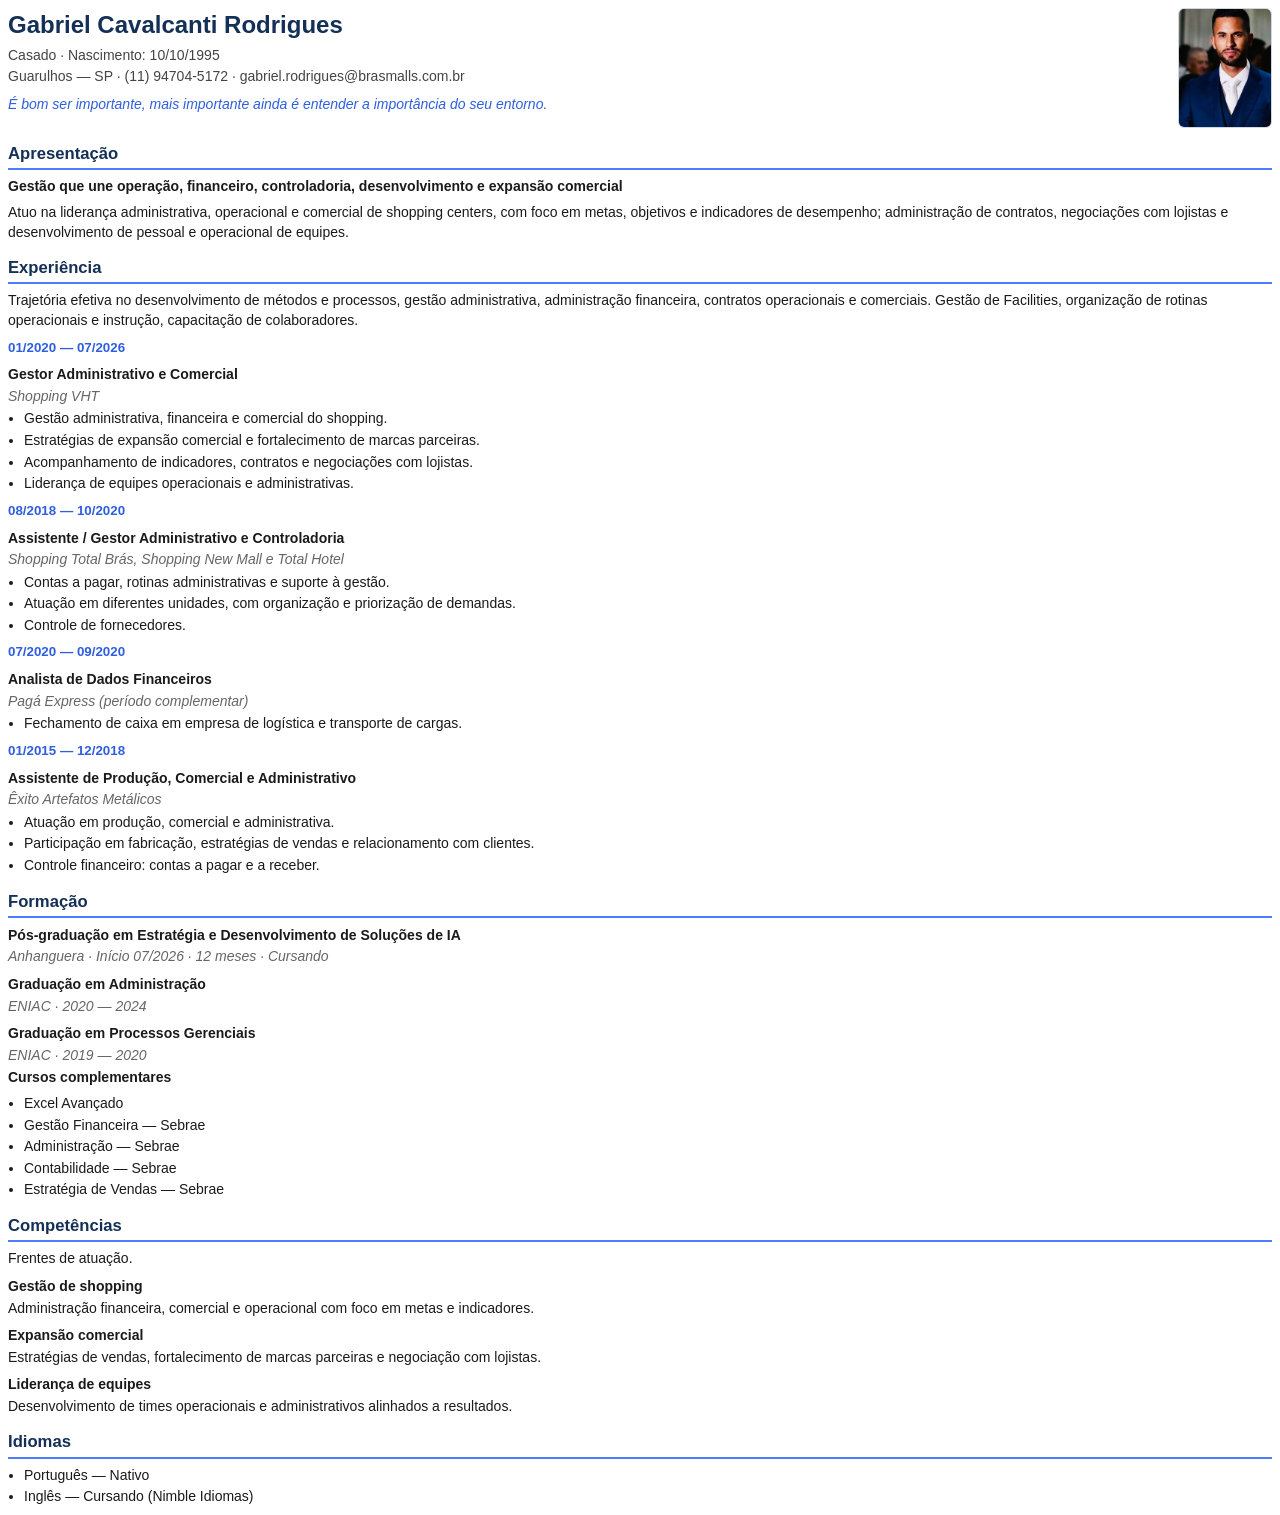
==== curriculo-print.html @ 41ef066d "Add profile photo to the downloadable CV PDF. Co-authored-by: Cursor <cursoragent@cursor.com>" ====
﻿<!DOCTYPE html>
<html lang="pt-BR">
<head>
<meta charset="UTF-8" />
<title>Currículo | Gabriel Cavalcanti Rodrigues</title>
<style>
  @page { size: A4; margin: 14mm; }
  body { font-family: Arial, Helvetica, sans-serif; color: #1a1a1a; font-size: 10.5pt; line-height: 1.4; }
  h1 { font-size: 18pt; margin: 0 0 4px; color: #143056; }
  h2 { font-size: 12.5pt; color: #143056; border-bottom: 2px solid #4d7cff; padding-bottom: 3px; margin: 14px 0 7px; }
  h3 { font-size: 10.5pt; margin: 8px 0 2px; }
  .meta { color: #444; margin: 0 0 2px; }
  .tagline { font-style: italic; color: #2f5fe0; margin: 8px 0 10px; }
  .period { color: #2f5fe0; font-weight: 700; font-size: 10pt; margin: 8px 0 0; }
  .company { color: #666; font-style: italic; margin: 0 0 3px; }
  ul { margin: 3px 0 8px 16px; padding: 0; }
  li { margin-bottom: 2px; }
  p { margin: 0 0 6px; }
  .header { display: flex; gap: 16px; align-items: flex-start; margin-bottom: 6px; }
  .header__text { flex: 1; }
  .header__photo {
    width: 92px; height: 118px; object-fit: cover; object-position: center 12%;
    border-radius: 6px; border: 1px solid #d0d7e2;
  }
</style>
</head>
<body>
  <div class="header">
    <div class="header__text">
      <h1>Gabriel Cavalcanti Rodrigues</h1>
      <p class="meta">Casado · Nascimento: 10/10/1995</p>
      <p class="meta">Guarulhos — SP · (11) 94704-5172 · gabriel.rodrigues@brasmalls.com.br</p>
      <p class="tagline">É bom ser importante, mais importante ainda é entender a importância do seu entorno.</p>
    </div>
    <img class="header__photo" src="[data-uri]" alt="Gabriel Cavalcanti Rodrigues" />
  </div>

  <h2>Apresentação</h2>
  <p><strong>Gestão que une operação, financeiro, controladoria, desenvolvimento e expansão comercial</strong></p>
  <p>Atuo na liderança administrativa, operacional e comercial de shopping centers, com foco em metas, objetivos e indicadores de desempenho; administração de contratos, negociações com lojistas e desenvolvimento de pessoal e operacional de equipes.</p>

  <h2>Experiência</h2>
  <p>Trajetória efetiva no desenvolvimento de métodos e processos, gestão administrativa, administração financeira, contratos operacionais e comerciais. Gestão de Facilities, organização de rotinas operacionais e instrução, capacitação de colaboradores.</p>

  <p class="period">01/2020 — 07/2026</p>
  <h3>Gestor Administrativo e Comercial</h3>
  <p class="company">Shopping VHT</p>
  <ul>
    <li>Gestão administrativa, financeira e comercial do shopping.</li>
    <li>Estratégias de expansão comercial e fortalecimento de marcas parceiras.</li>
    <li>Acompanhamento de indicadores, contratos e negociações com lojistas.</li>
    <li>Liderança de equipes operacionais e administrativas.</li>
  </ul>

  <p class="period">08/2018 — 10/2020</p>
  <h3>Assistente / Gestor Administrativo e Controladoria</h3>
  <p class="company">Shopping Total Brás, Shopping New Mall e Total Hotel</p>
  <ul>
    <li>Contas a pagar, rotinas administrativas e suporte à gestão.</li>
    <li>Atuação em diferentes unidades, com organização e priorização de demandas.</li>
    <li>Controle de fornecedores.</li>
  </ul>

  <p class="period">07/2020 — 09/2020</p>
  <h3>Analista de Dados Financeiros</h3>
  <p class="company">Pagá Express (período complementar)</p>
  <ul>
    <li>Fechamento de caixa em empresa de logística e transporte de cargas.</li>
  </ul>

  <p class="period">01/2015 — 12/2018</p>
  <h3>Assistente de Produção, Comercial e Administrativo</h3>
  <p class="company">Êxito Artefatos Metálicos</p>
  <ul>
    <li>Atuação em produção, comercial e administrativa.</li>
    <li>Participação em fabricação, estratégias de vendas e relacionamento com clientes.</li>
    <li>Controle financeiro: contas a pagar e a receber.</li>
  </ul>

  <h2>Formação</h2>
  <h3>Pós-graduação em Estratégia e Desenvolvimento de Soluções de IA</h3>
  <p class="company">Anhanguera · Início 07/2026 · 12 meses · Cursando</p>
  <h3>Graduação em Administração</h3>
  <p class="company">ENIAC · 2020 — 2024</p>
  <h3>Graduação em Processos Gerenciais</h3>
  <p class="company">ENIAC · 2019 — 2020</p>
  <p><strong>Cursos complementares</strong></p>
  <ul>
    <li>Excel Avançado</li>
    <li>Gestão Financeira — Sebrae</li>
    <li>Administração — Sebrae</li>
    <li>Contabilidade — Sebrae</li>
    <li>Estratégia de Vendas — Sebrae</li>
  </ul>

  <h2>Competências</h2>
  <p>Frentes de atuação.</p>
  <h3>Gestão de shopping</h3>
  <p>Administração financeira, comercial e operacional com foco em metas e indicadores.</p>
  <h3>Expansão comercial</h3>
  <p>Estratégias de vendas, fortalecimento de marcas parceiras e negociação com lojistas.</p>
  <h3>Liderança de equipes</h3>
  <p>Desenvolvimento de times operacionais e administrativos alinhados a resultados.</p>

  <h2>Idiomas</h2>
  <ul>
    <li>Português — Nativo</li>
    <li>Inglês — Cursando (Nimble Idiomas)</li>
  </ul>
</body>
</html>
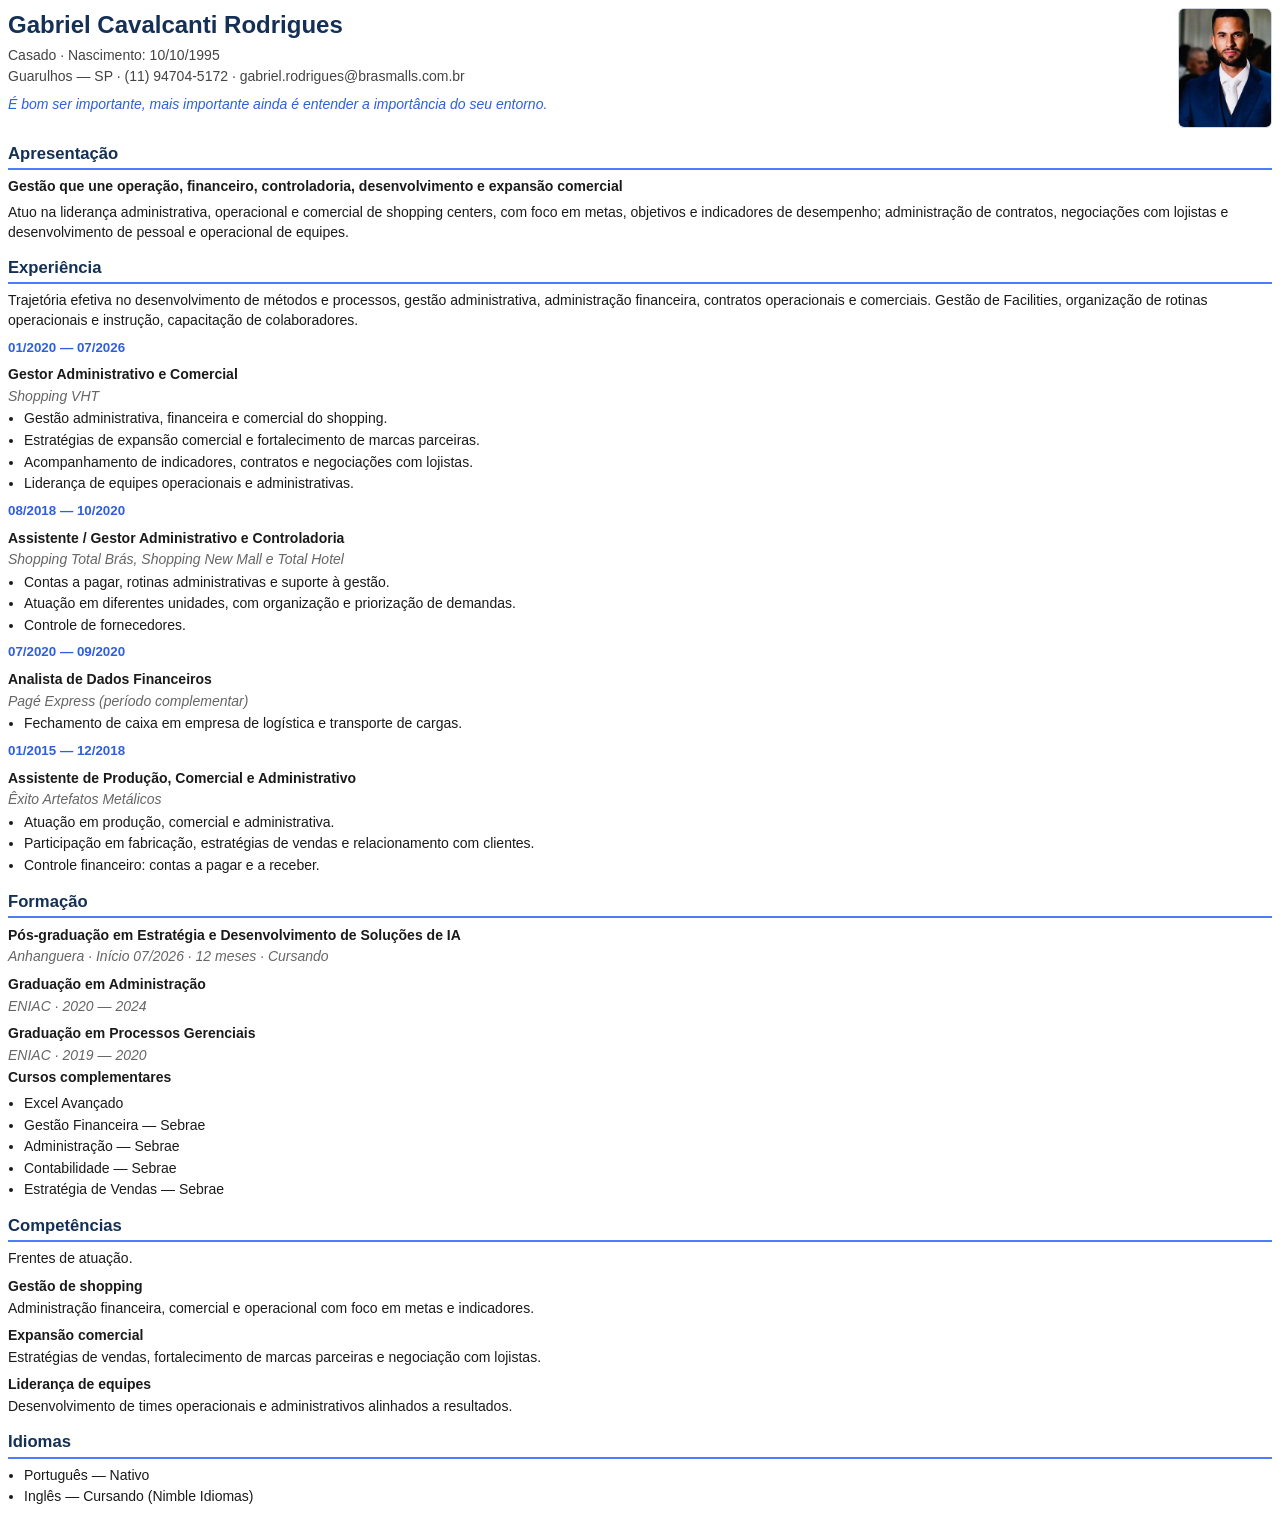
==== commit 7292c9e3: "Fix company name spelling to Pagé Express. Co-authored-by: Cursor <cursoragent@cursor.com>" ====
--- a/curriculo-print.html
+++ b/curriculo-print.html
@@ -63,7 +63,7 @@
 
   <p class="period">07/2020 — 09/2020</p>
   <h3>Analista de Dados Financeiros</h3>
-  <p class="company">Pagá Express (período complementar)</p>
+  <p class="company">Pagé Express (período complementar)</p>
   <ul>
     <li>Fechamento de caixa em empresa de logística e transporte de cargas.</li>
   </ul>
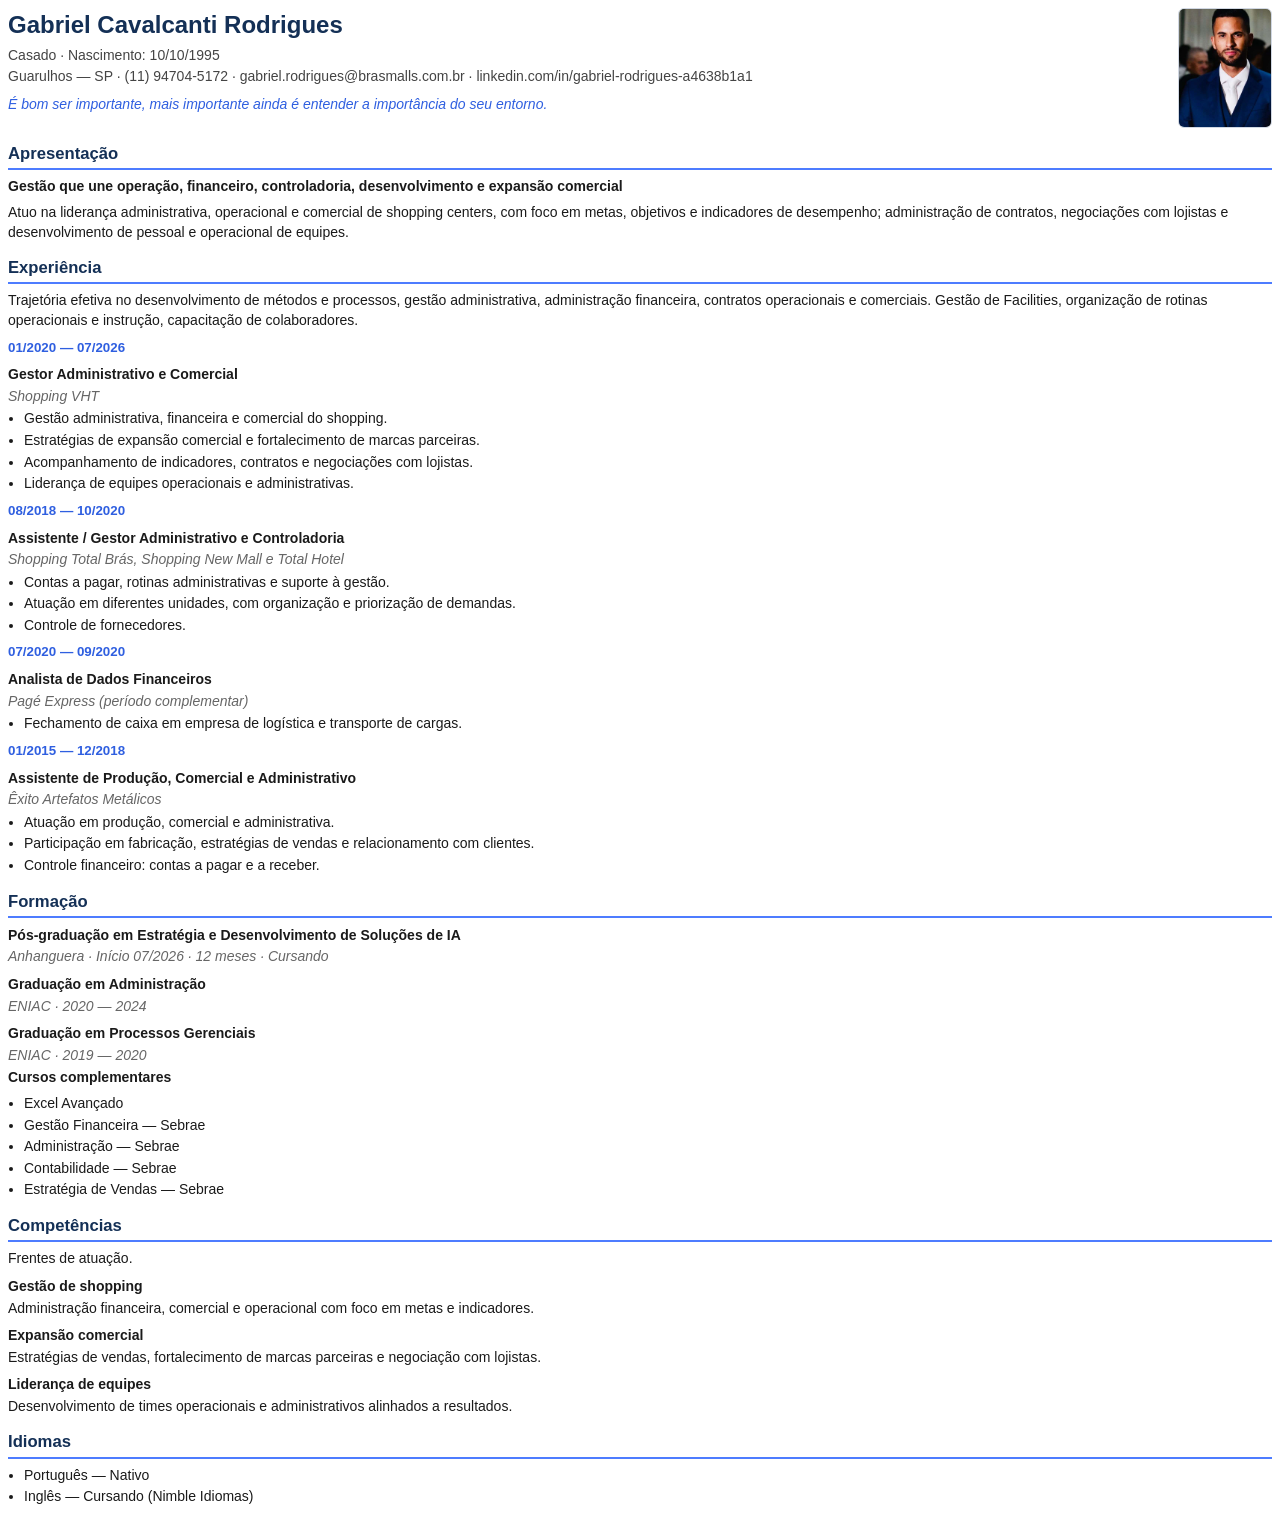
==== commit bc590bed: "Add LinkedIn profile link to site and PDF. Co-authored-by: Cursor <cursoragent@cursor.com>" ====
--- a/curriculo-print.html
+++ b/curriculo-print.html
@@ -29,7 +29,7 @@
     <div class="header__text">
       <h1>Gabriel Cavalcanti Rodrigues</h1>
       <p class="meta">Casado · Nascimento: 10/10/1995</p>
-      <p class="meta">Guarulhos — SP · (11) 94704-5172 · gabriel.rodrigues@brasmalls.com.br</p>
+      <p class="meta">Guarulhos — SP · (11) 94704-5172 · gabriel.rodrigues@brasmalls.com.br · linkedin.com/in/gabriel-rodrigues-a4638b1a1</p>
       <p class="tagline">É bom ser importante, mais importante ainda é entender a importância do seu entorno.</p>
     </div>
     <img class="header__photo" src="[data-uri]" alt="Gabriel Cavalcanti Rodrigues" />
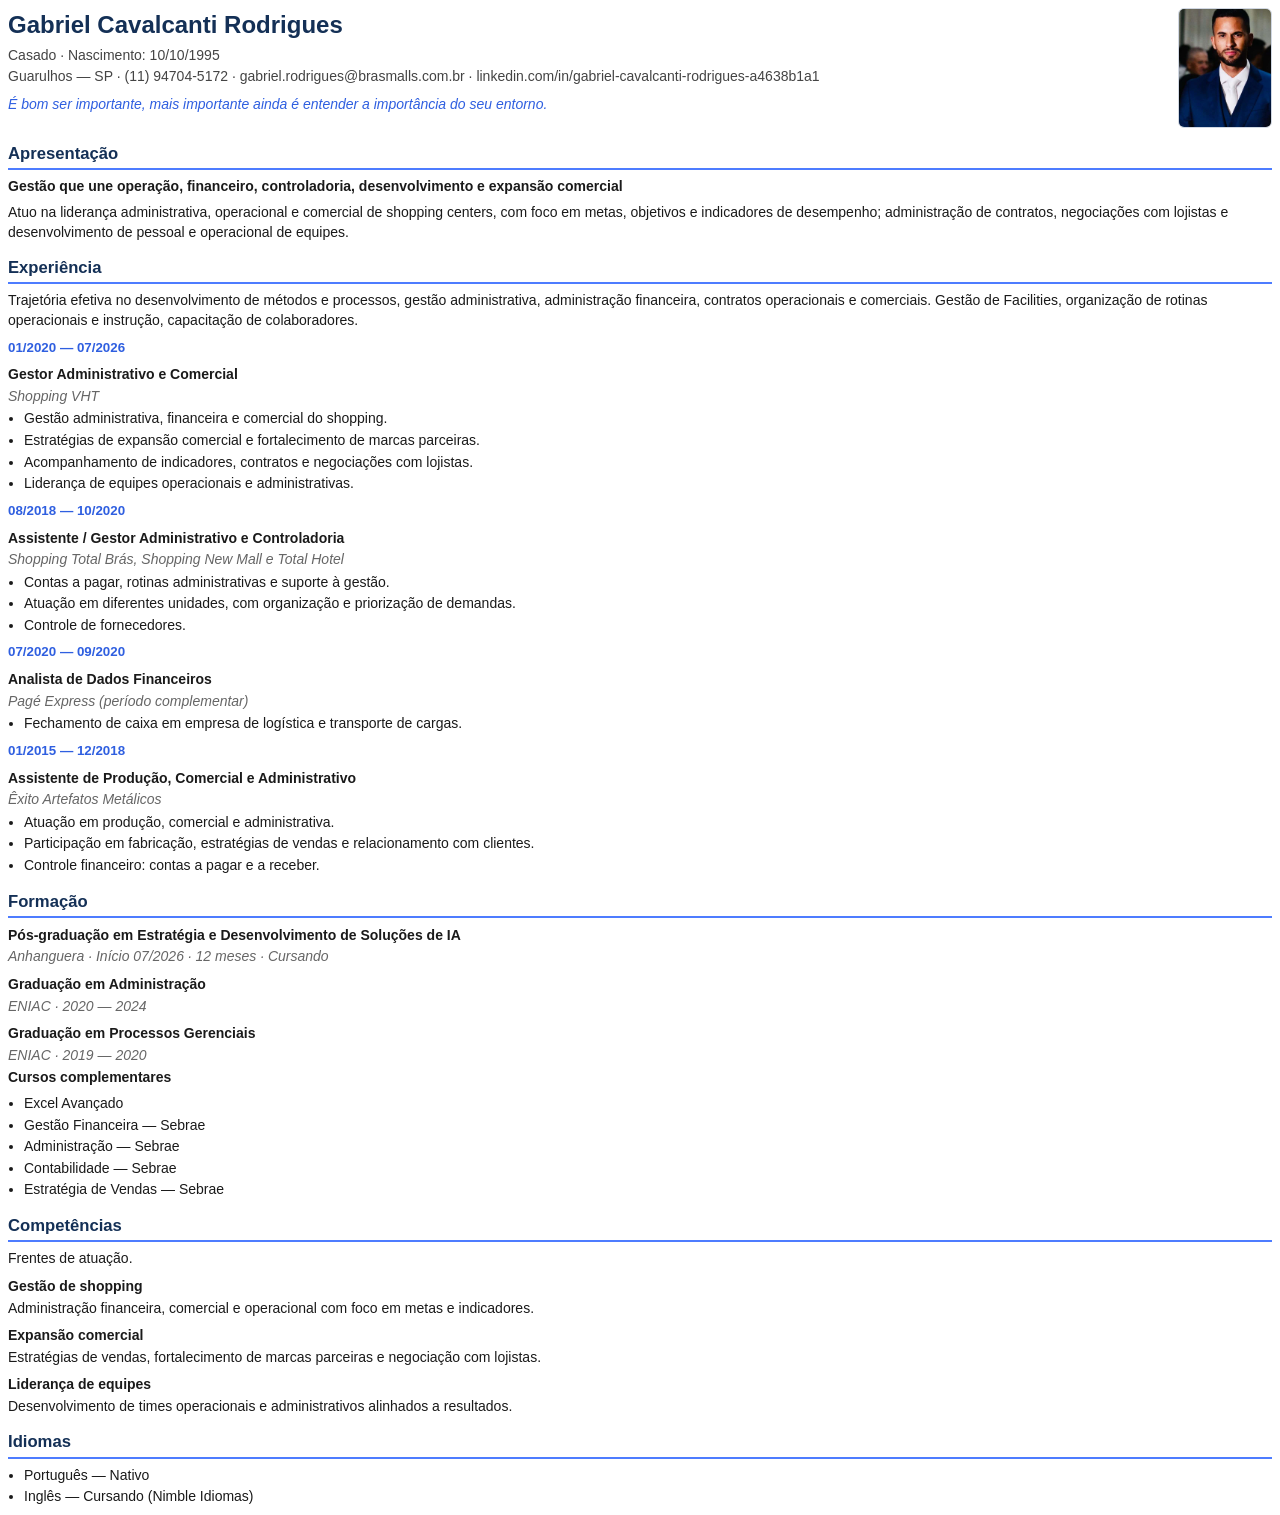
==== commit 07710df3: "Update LinkedIn URL after profile name change. Co-authored-by: Cursor <cursoragent@cursor.com>" ====
--- a/curriculo-print.html
+++ b/curriculo-print.html
@@ -29,7 +29,7 @@
     <div class="header__text">
       <h1>Gabriel Cavalcanti Rodrigues</h1>
       <p class="meta">Casado · Nascimento: 10/10/1995</p>
-      <p class="meta">Guarulhos — SP · (11) 94704-5172 · gabriel.rodrigues@brasmalls.com.br · linkedin.com/in/gabriel-rodrigues-a4638b1a1</p>
+      <p class="meta">Guarulhos — SP · (11) 94704-5172 · gabriel.rodrigues@brasmalls.com.br · linkedin.com/in/gabriel-cavalcanti-rodrigues-a4638b1a1</p>
       <p class="tagline">É bom ser importante, mais importante ainda é entender a importância do seu entorno.</p>
     </div>
     <img class="header__photo" src="[data-uri]" alt="Gabriel Cavalcanti Rodrigues" />
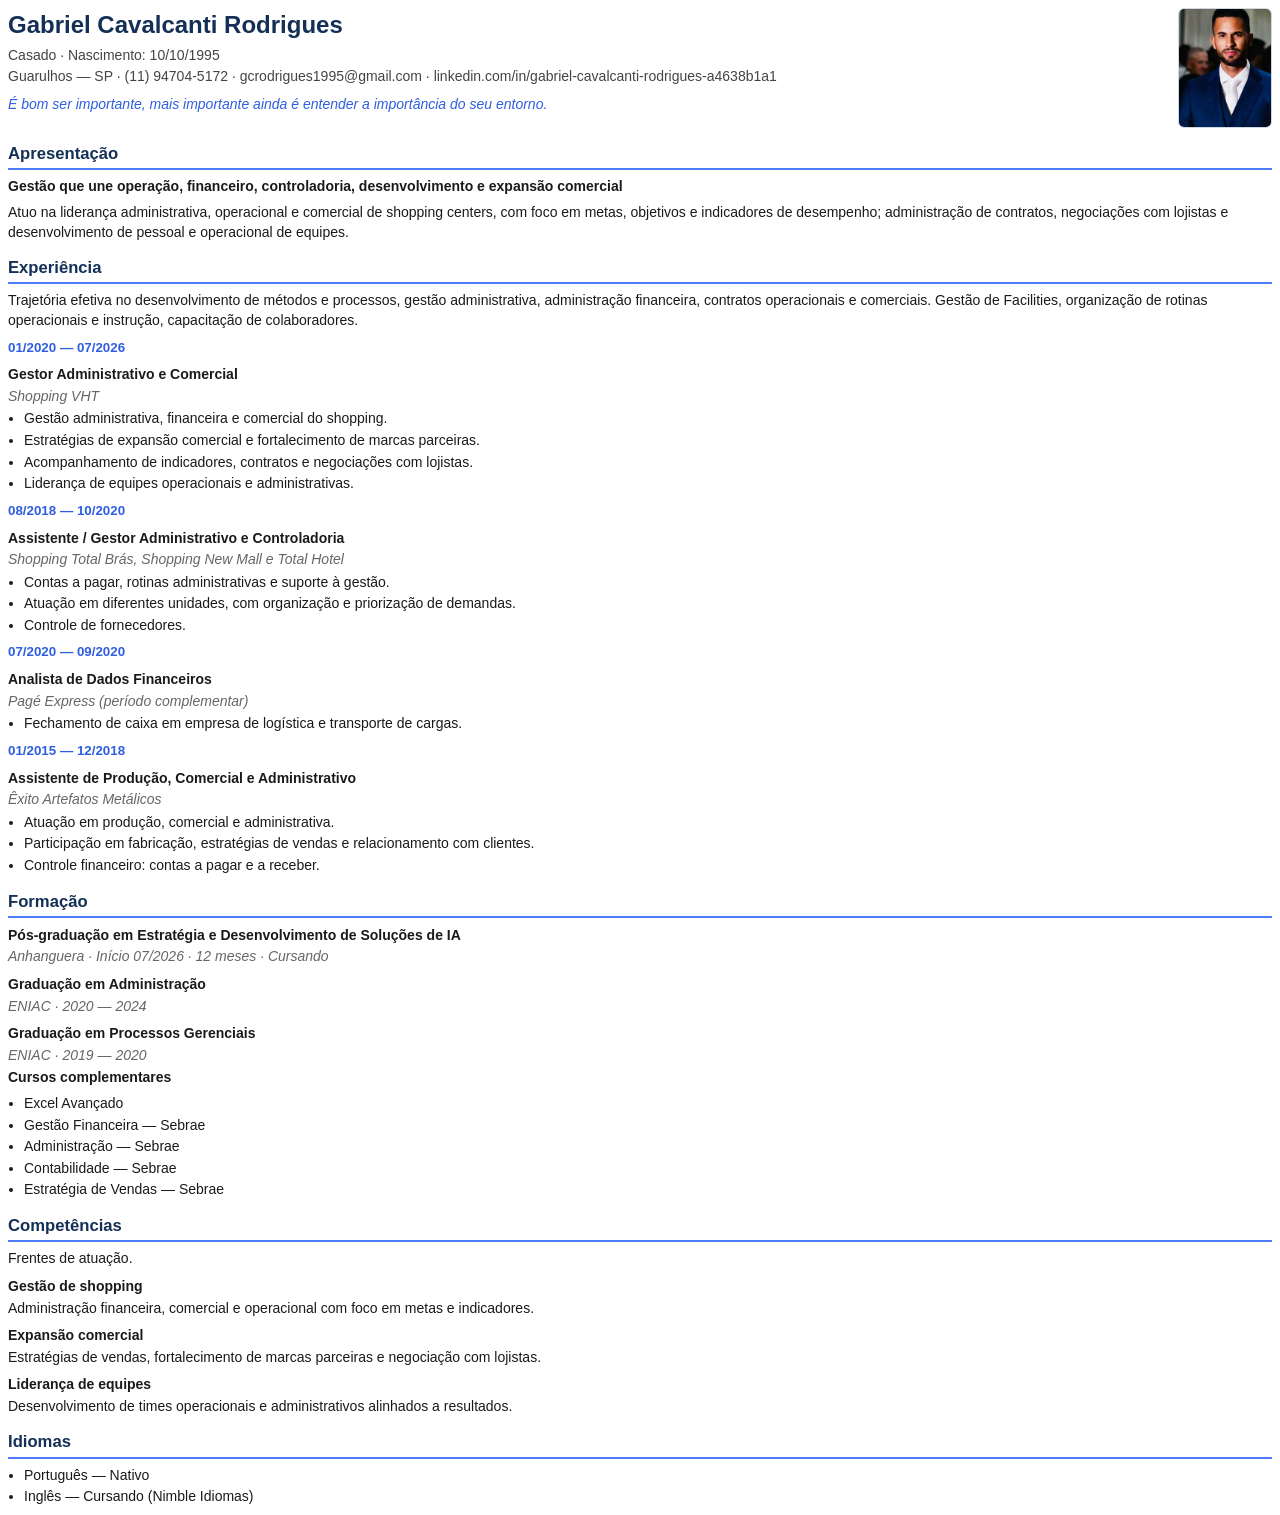
==== commit 0450006d: "Replace the work email with the personal Gmail on the site and PDF. Co-authored-by: Cursor <cursorag" ====
--- a/curriculo-print.html
+++ b/curriculo-print.html
@@ -29,7 +29,7 @@
     <div class="header__text">
       <h1>Gabriel Cavalcanti Rodrigues</h1>
       <p class="meta">Casado · Nascimento: 10/10/1995</p>
-      <p class="meta">Guarulhos — SP · (11) 94704-5172 · gabriel.rodrigues@brasmalls.com.br · linkedin.com/in/gabriel-cavalcanti-rodrigues-a4638b1a1</p>
+      <p class="meta">Guarulhos — SP · (11) 94704-5172 · gcrodrigues1995@gmail.com · linkedin.com/in/gabriel-cavalcanti-rodrigues-a4638b1a1</p>
       <p class="tagline">É bom ser importante, mais importante ainda é entender a importância do seu entorno.</p>
     </div>
     <img class="header__photo" src="[data-uri]" alt="Gabriel Cavalcanti Rodrigues" />
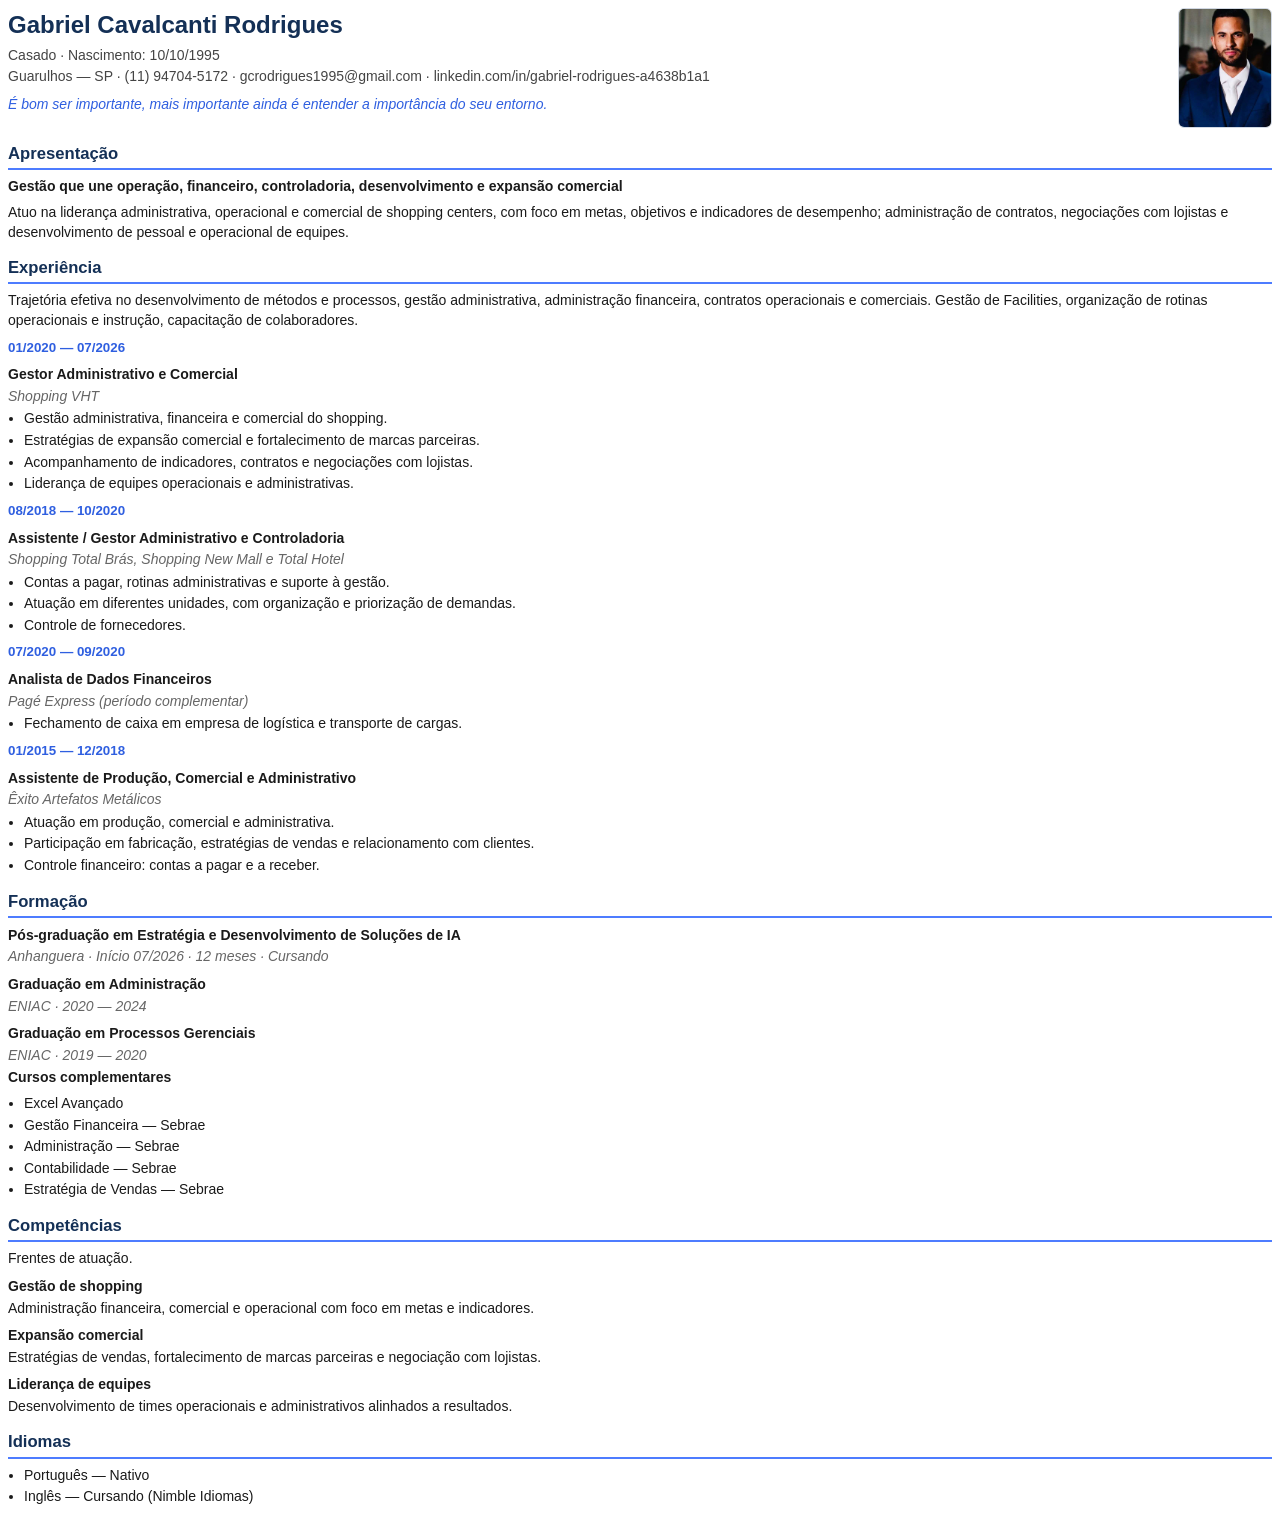
==== commit fccc07e1: "Point LinkedIn links to the public profile URL that exists. Co-authored-by: Cursor <cursoragent@curs" ====
--- a/curriculo-print.html
+++ b/curriculo-print.html
@@ -29,7 +29,7 @@
     <div class="header__text">
       <h1>Gabriel Cavalcanti Rodrigues</h1>
       <p class="meta">Casado · Nascimento: 10/10/1995</p>
-      <p class="meta">Guarulhos — SP · (11) 94704-5172 · gcrodrigues1995@gmail.com · linkedin.com/in/gabriel-cavalcanti-rodrigues-a4638b1a1</p>
+      <p class="meta">Guarulhos — SP · (11) 94704-5172 · gcrodrigues1995@gmail.com · linkedin.com/in/gabriel-rodrigues-a4638b1a1</p>
       <p class="tagline">É bom ser importante, mais importante ainda é entender a importância do seu entorno.</p>
     </div>
     <img class="header__photo" src="[data-uri]" alt="Gabriel Cavalcanti Rodrigues" />
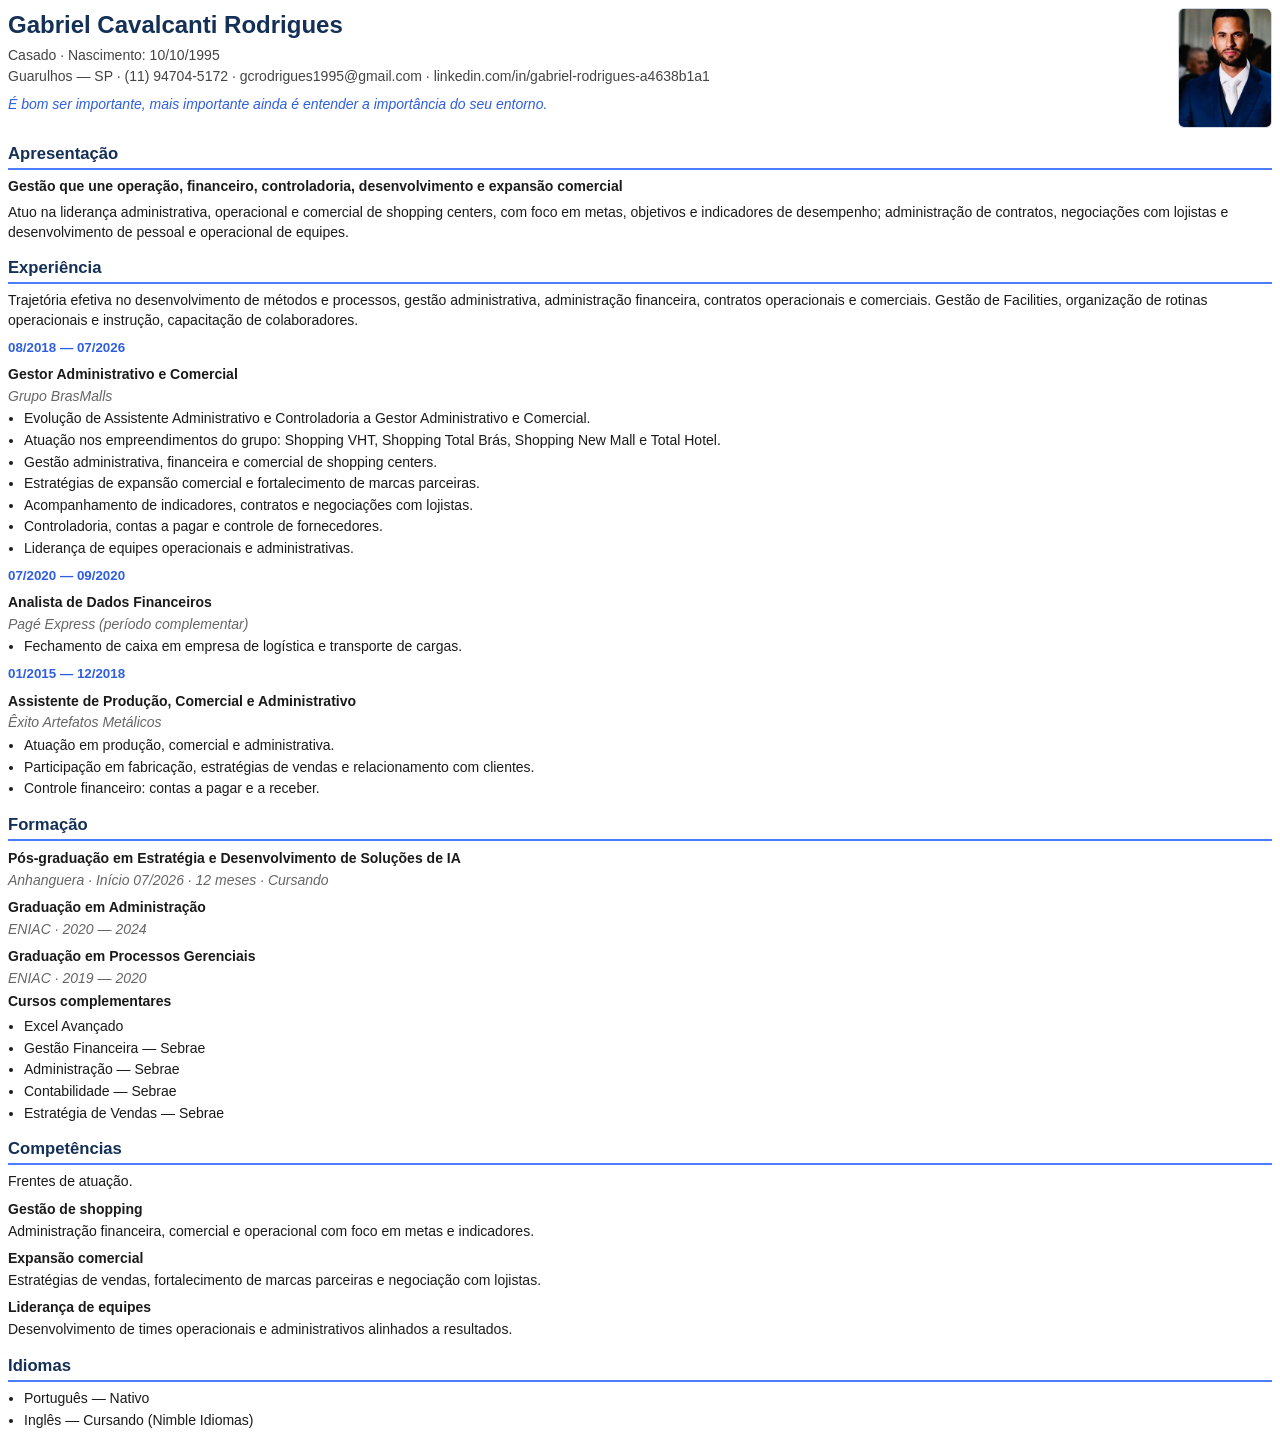
==== commit f1c05209: "Present shopping center experience as a single Grupo BrasMalls role. Co-authored-by: Cursor <cursora" ====
--- a/curriculo-print.html
+++ b/curriculo-print.html
@@ -42,23 +42,17 @@
   <h2>Experiência</h2>
   <p>Trajetória efetiva no desenvolvimento de métodos e processos, gestão administrativa, administração financeira, contratos operacionais e comerciais. Gestão de Facilities, organização de rotinas operacionais e instrução, capacitação de colaboradores.</p>
 
-  <p class="period">01/2020 — 07/2026</p>
+  <p class="period">08/2018 — 07/2026</p>
   <h3>Gestor Administrativo e Comercial</h3>
-  <p class="company">Shopping VHT</p>
+  <p class="company">Grupo BrasMalls</p>
   <ul>
-    <li>Gestão administrativa, financeira e comercial do shopping.</li>
+    <li>Evolução de Assistente Administrativo e Controladoria a Gestor Administrativo e Comercial.</li>
+    <li>Atuação nos empreendimentos do grupo: Shopping VHT, Shopping Total Brás, Shopping New Mall e Total Hotel.</li>
+    <li>Gestão administrativa, financeira e comercial de shopping centers.</li>
     <li>Estratégias de expansão comercial e fortalecimento de marcas parceiras.</li>
     <li>Acompanhamento de indicadores, contratos e negociações com lojistas.</li>
+    <li>Controladoria, contas a pagar e controle de fornecedores.</li>
     <li>Liderança de equipes operacionais e administrativas.</li>
-  </ul>
-
-  <p class="period">08/2018 — 10/2020</p>
-  <h3>Assistente / Gestor Administrativo e Controladoria</h3>
-  <p class="company">Shopping Total Brás, Shopping New Mall e Total Hotel</p>
-  <ul>
-    <li>Contas a pagar, rotinas administrativas e suporte à gestão.</li>
-    <li>Atuação em diferentes unidades, com organização e priorização de demandas.</li>
-    <li>Controle de fornecedores.</li>
   </ul>
 
   <p class="period">07/2020 — 09/2020</p>
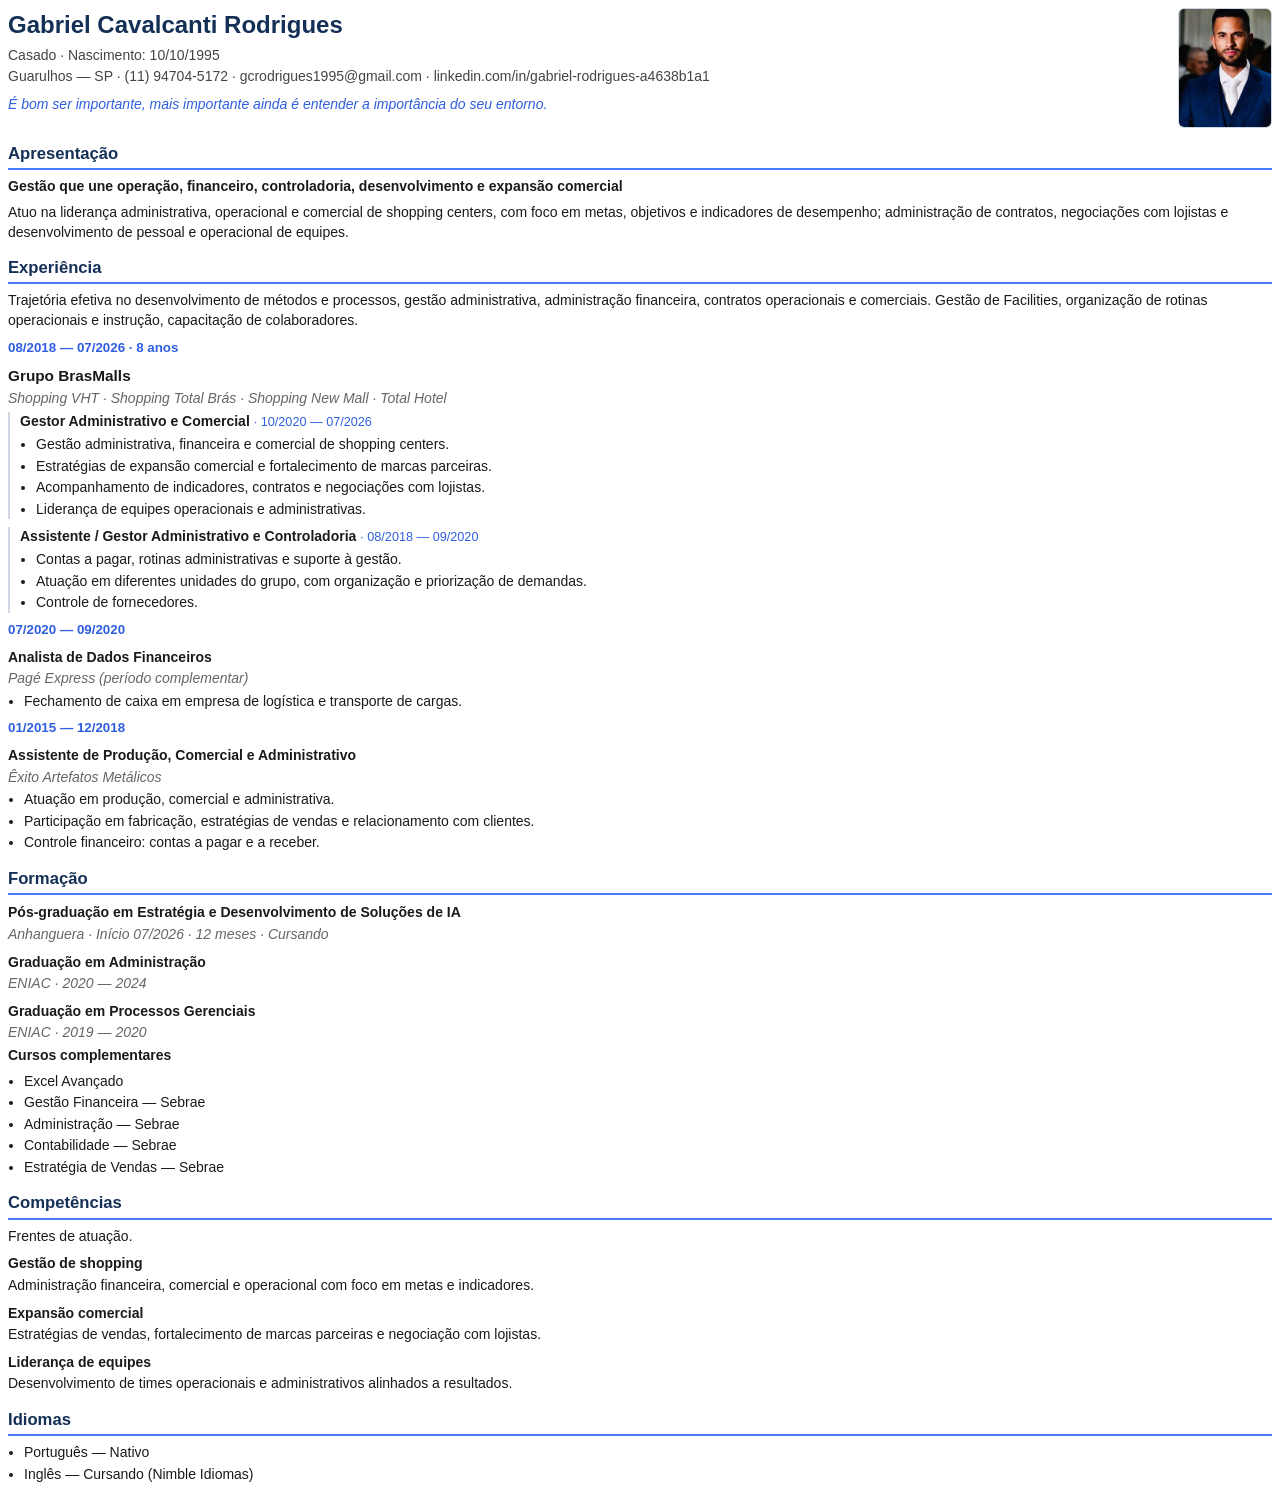
==== commit 7a718bb6: "Group Grupo BrasMalls roles under one employer with separate positions. Co-authored-by: Cursor <curs" ====
--- a/curriculo-print.html
+++ b/curriculo-print.html
@@ -15,6 +15,10 @@
   .company { color: #666; font-style: italic; margin: 0 0 3px; }
   ul { margin: 3px 0 8px 16px; padding: 0; }
   li { margin-bottom: 2px; }
+  .group { font-size: 11.5pt; }
+  .role { border-left: 2px solid #d0d7e2; padding-left: 10px; margin: 4px 0 6px; }
+  .role h3 { margin-top: 4px; }
+  .role__period { color: #2f5fe0; font-weight: 400; font-size: 9.5pt; }
   p { margin: 0 0 6px; }
   .header { display: flex; gap: 16px; align-items: flex-start; margin-bottom: 6px; }
   .header__text { flex: 1; }
@@ -42,18 +46,26 @@
   <h2>Experiência</h2>
   <p>Trajetória efetiva no desenvolvimento de métodos e processos, gestão administrativa, administração financeira, contratos operacionais e comerciais. Gestão de Facilities, organização de rotinas operacionais e instrução, capacitação de colaboradores.</p>
 
-  <p class="period">08/2018 — 07/2026</p>
-  <h3>Gestor Administrativo e Comercial</h3>
-  <p class="company">Grupo BrasMalls</p>
-  <ul>
-    <li>Evolução de Assistente Administrativo e Controladoria a Gestor Administrativo e Comercial.</li>
-    <li>Atuação nos empreendimentos do grupo: Shopping VHT, Shopping Total Brás, Shopping New Mall e Total Hotel.</li>
-    <li>Gestão administrativa, financeira e comercial de shopping centers.</li>
-    <li>Estratégias de expansão comercial e fortalecimento de marcas parceiras.</li>
-    <li>Acompanhamento de indicadores, contratos e negociações com lojistas.</li>
-    <li>Controladoria, contas a pagar e controle de fornecedores.</li>
-    <li>Liderança de equipes operacionais e administrativas.</li>
-  </ul>
+  <p class="period">08/2018 — 07/2026 · 8 anos</p>
+  <h3 class="group">Grupo BrasMalls</h3>
+  <p class="company">Shopping VHT · Shopping Total Brás · Shopping New Mall · Total Hotel</p>
+  <div class="role">
+    <h3>Gestor Administrativo e Comercial <span class="role__period">· 10/2020 — 07/2026</span></h3>
+    <ul>
+      <li>Gestão administrativa, financeira e comercial de shopping centers.</li>
+      <li>Estratégias de expansão comercial e fortalecimento de marcas parceiras.</li>
+      <li>Acompanhamento de indicadores, contratos e negociações com lojistas.</li>
+      <li>Liderança de equipes operacionais e administrativas.</li>
+    </ul>
+  </div>
+  <div class="role">
+    <h3>Assistente / Gestor Administrativo e Controladoria <span class="role__period">· 08/2018 — 09/2020</span></h3>
+    <ul>
+      <li>Contas a pagar, rotinas administrativas e suporte à gestão.</li>
+      <li>Atuação em diferentes unidades do grupo, com organização e priorização de demandas.</li>
+      <li>Controle de fornecedores.</li>
+    </ul>
+  </div>
 
   <p class="period">07/2020 — 09/2020</p>
   <h3>Analista de Dados Financeiros</h3>
